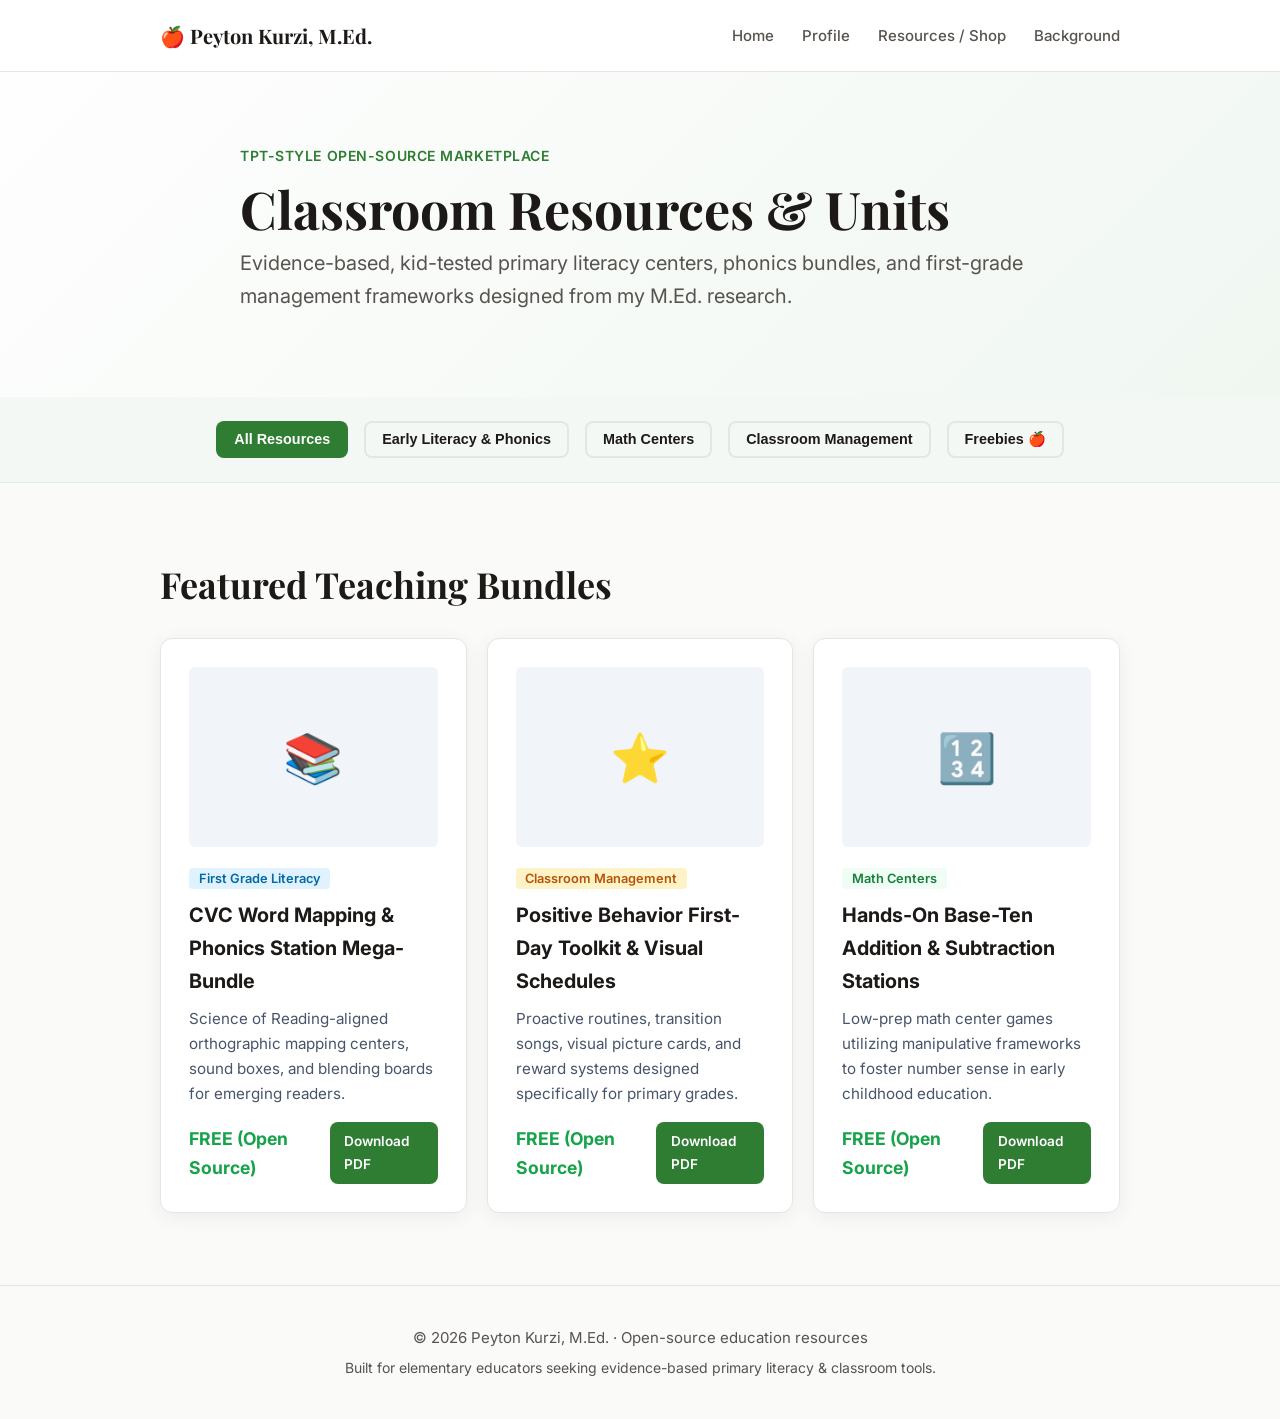
==== resources.html @ ad5b8872 "Rename resource.html to resources.html" ====
<!DOCTYPE html>
<html lang="en">
<head>
  <meta charset="UTF-8" />
  <meta name="viewport" content="width=device-width, initial-scale=1.0" />
  <meta name="description" content="Evidence-based primary education resources, phonics units, and first grade classroom management tools by Peyton Kurzi, M.Ed." />
  <title>Resources & Shop | Peyton Kurzi, M.Ed.</title>
  <link rel="stylesheet" href="style.css" />
  <link rel="preconnect" href="https://fonts.googleapis.com" />
  <link rel="preconnect" href="https://fonts.gstatic.com" crossorigin />
  <link href="https://fonts.googleapis.com/css2?family=Inter:wght@400;500;600;700&family=Playfair+Display:wght@600;700&display=swap" rel="stylesheet" />
</head>
<body>

  <!-- Header / Navigation -->
  <header class="site-header">
    <div class="container header-inner">
      <a href="index.html" class="logo">🍎 Peyton Kurzi, M.Ed.</a>
      <nav class="nav" aria-label="Main navigation">
        <ul>
          <li><a href="index.html#home">Home</a></li>
          <li><a href="index.html#profile">Profile</a></li>
          <li><a href="resources.html" class="active">Resources / Shop</a></li>
          <li><a href="index.html#story">Background</a></li>
        </ul>
      </nav>
      <button class="menu-toggle" aria-label="Toggle menu" aria-expanded="false">
        <span></span><span></span><span></span>
      </button>
    </div>
  </header>

  <main>
    <!-- Shop Hero Section -->
    <section class="hero teacher-hero">
      <div class="container hero-container text-center">
        <div class="hero-content" style="max-width: 800px; margin: 0 auto;">
          <p class="eyebrow">TPT-Style Open-Source Marketplace</p>
          <h1>Classroom Resources & Units</h1>
          <p class="lead">Evidence-based, kid-tested primary literacy centers, phonics bundles, and first-grade management frameworks designed from my M.Ed. research.</p>
        </div>
      </div>
    </section>

    <!-- Filter / Category Bar -->
    <section class="section-alt" style="padding: 1.5rem 0; border-bottom: 1px solid var(--border-color, #e2e8f0);">
      <div class="container" style="display: flex; gap: 1rem; flex-wrap: wrap; justify-content: center;">
        <button class="btn btn-primary" style="padding: 0.5rem 1rem; font-size: 0.9rem;">All Resources</button>
        <button class="btn btn-outline" style="padding: 0.5rem 1rem; font-size: 0.9rem;">Early Literacy & Phonics</button>
        <button class="btn btn-outline" style="padding: 0.5rem 1rem; font-size: 0.9rem;">Math Centers</button>
        <button class="btn btn-outline" style="padding: 0.5rem 1rem; font-size: 0.9rem;">Classroom Management</button>
        <button class="btn btn-outline" style="padding: 0.5rem 1rem; font-size: 0.9rem;">Freebies 🍎</button>
      </div>
    </section>

    <!-- Product Grid (TPT Style) -->
    <section class="section">
      <div class="container">
        <h2 class="section-title">Featured Teaching Bundles</h2>
        <div class="cards-grid">

          <!-- Product 1 -->
          <article class="card product-card">
            <div class="product-img-placeholder" style="background: #f1f5f9; height: 180px; display: flex; align-items: center; justify-content: center; font-size: 3rem; border-radius: 6px; margin-bottom: 1rem;">
              📚
            </div>
            <span class="badge" style="background: #e0f2fe; color: #0369a1; padding: 0.2rem 0.6rem; border-radius: 4px; font-size: 0.8rem; font-weight: 600;">First Grade Literacy</span>
            <h3 style="margin-top: 0.5rem;">CVC Word Mapping & Phonics Station Mega-Bundle</h3>
            <p style="font-size: 0.95rem; color: #475569; margin: 0.5rem 0 1rem 0;">
              Science of Reading-aligned orthographic mapping centers, sound boxes, and blending boards for emerging readers.
            </p>
            <div style="display: flex; justify-content: space-between; align-items: center; margin-top: auto;">
              <span style="font-weight: 700; color: #16a34a; font-size: 1.1rem;">FREE (Open Source)</span>
              <a href="mailto:peytonkurzi@gmail.com?subject=Request:%20CVC%20Word%20Mapping%20Bundle" class="btn btn-primary" style="padding: 0.4rem 0.8rem; font-size: 0.85rem;">Download PDF</a>
            </div>
          </article>

          <!-- Product 2 -->
          <article class="card product-card">
            <div class="product-img-placeholder" style="background: #f1f5f9; height: 180px; display: flex; align-items: center; justify-content: center; font-size: 3rem; border-radius: 6px; margin-bottom: 1rem;">
              ⭐
            </div>
            <span class="badge" style="background: #fef3c7; color: #b45309; padding: 0.2rem 0.6rem; border-radius: 4px; font-size: 0.8rem; font-weight: 600;">Classroom Management</span>
            <h3 style="margin-top: 0.5rem;">Positive Behavior First-Day Toolkit & Visual Schedules</h3>
            <p style="font-size: 0.95rem; color: #475569; margin: 0.5rem 0 1rem 0;">
              Proactive routines, transition songs, visual picture cards, and reward systems designed specifically for primary grades.
            </p>
            <div style="display: flex; justify-content: space-between; align-items: center; margin-top: auto;">
              <span style="font-weight: 700; color: #16a34a; font-size: 1.1rem;">FREE (Open Source)</span>
              <a href="mailto:peytonkurzi@gmail.com?subject=Request:%20Behavior%20Toolkit" class="btn btn-primary" style="padding: 0.4rem 0.8rem; font-size: 0.85rem;">Download PDF</a>
            </div>
          </article>

          <!-- Product 3 -->
          <article class="card product-card">
            <div class="product-img-placeholder" style="background: #f1f5f9; height: 180px; display: flex; align-items: center; justify-content: center; font-size: 3rem; border-radius: 6px; margin-bottom: 1rem;">
              🔢
            </div>
            <span class="badge" style="background: #f0fdf4; color: #15803d; padding: 0.2rem 0.6rem; border-radius: 4px; font-size: 0.8rem; font-weight: 600;">Math Centers</span>
            <h3 style="margin-top: 0.5rem;">Hands-On Base-Ten Addition & Subtraction Stations</h3>
            <p style="font-size: 0.95rem; color: #475569; margin: 0.5rem 0 1rem 0;">
              Low-prep math center games utilizing manipulative frameworks to foster number sense in early childhood education.
            </p>
            <div style="display: flex; justify-content: space-between; align-items: center; margin-top: auto;">
              <span style="font-weight: 700; color: #16a34a; font-size: 1.1rem;">FREE (Open Source)</span>
              <a href="mailto:peytonkurzi@gmail.com?subject=Request:%20Math%20Centers" class="btn btn-primary" style="padding: 0.4rem 0.8rem; font-size: 0.85rem;">Download PDF</a>
            </div>
          </article>

        </div>
      </div>
    </section>
  </main>

  <footer class="site-footer">
    <div class="container">
      <p>© 2026 Peyton Kurzi, M.Ed. · Open-source education resources</p>
      <p class="footer-note">Built for elementary educators seeking evidence-based primary literacy & classroom tools.</p>
    </div>
  </footer>

  <script src="script.js"></script>
</body>
</html>
---- style.css ----
/* ============================================================
   Peyton Kurzi – Professional Educator Portfolio
   LLM-NOTE: Design system uses Inter (body) + Playfair Display (headings).
   Color palette: warm classroom green tones, high readability.
   Fully responsive, mobile-first. Accessibility-focused.
   ============================================================ */

:root {
  --color-bg: #fafaf9;
  --color-surface: #ffffff;
  --color-text: #1c1917;
  --color-text-muted: #57534e;
  --color-primary: #2e7d32; /* Warm, professional educator green */
  --color-primary-dark: #1b5e20;
  --color-border: #e7e5e4;
  --color-alt: #f4f8f5; /* Subtle soft green-tinted neutral alternate section */
  --font-sans: "Inter", system-ui, -apple-system, sans-serif;
  --font-display: "Playfair Display", Georgia, serif;
  --radius: 12px;
  --shadow: 0 4px 20px rgba(28, 25, 23, 0.06);
  --max-width: 960px;
  --header-height: 72px;
}

*,
*::before,
*::after {
  box-sizing: border-box;
  margin: 0;
  padding: 0;
}

html {
  scroll-behavior: smooth;
  scroll-padding-top: var(--header-height);
}

body {
  font-family: var(--font-sans);
  font-size: 1.0625rem;
  line-height: 1.65;
  color: var(--color-text);
  background: var(--color-bg);
  -webkit-font-smoothing: antialiased;
}

img {
  max-width: 100%;
  display: block;
}

a {
  color: var(--color-primary);
  text-decoration: none;
  transition: color 0.2s ease;
}

a:hover {
  color: var(--color-primary-dark);
}

ul {
  list-style: none;
}

.container {
  width: min(100% - 2rem, var(--max-width));
  margin-inline: auto;
}

/* ---------- Header ---------- */
.site-header {
  position: sticky;
  top: 0;
  z-index: 100;
  background: rgba(255, 255, 255, 0.92);
  backdrop-filter: blur(12px);
  border-bottom: 1px solid var(--color-border);
  height: var(--header-height);
}

.header-inner {
  display: flex;
  align-items: center;
  justify-content: space-between;
  height: 100%;
}

.logo {
  font-family: var(--font-display);
  font-weight: 700;
  font-size: 1.25rem;
  color: var(--color-text);
}

.logo:hover {
  color: var(--color-primary);
}

.nav ul {
  display: flex;
  gap: 1.75rem;
}

.nav a {
  color: var(--color-text-muted);
  font-weight: 500;
  font-size: 0.9375rem;
}

.nav a:hover {
  color: var(--color-primary);
}

.menu-toggle {
  display: none;
  flex-direction: column;
  gap: 5px;
  background: none;
  border: none;
  cursor: pointer;
  padding: 4px;
}

.menu-toggle span {
  display: block;
  width: 22px;
  height: 2px;
  background: var(--color-text);
  transition: 0.25s ease;
}

/* ---------- Hero & Teacher Portrait Layout ---------- */
.teacher-hero {
  padding: 4.5rem 0 4rem;
  background: linear-gradient(135deg, #fefefe 0%, #f0f7f1 100%);
}

.hero-container {
  display: flex;
  align-items: center;
  gap: 3rem;
  flex-wrap: wrap;
}

@media (min-width: 768px) {
  .hero-container {
    flex-wrap: nowrap;
  }
}

.hero-image-wrapper {
  flex-shrink: 0;
  text-align: center;
  margin: 0 auto;
}

.teacher-portrait {
  width: 210px;
  height: 210px;
  object-fit: cover;
  border-radius: 50%;
  border: 5px solid #ffffff;
  box-shadow: 0 12px 30px rgba(46, 125, 50, 0.18);
}

.eyebrow {
  font-size: 0.875rem;
  font-weight: 600;
  letter-spacing: 0.04em;
  text-transform: uppercase;
  color: var(--color-primary);
  margin-bottom: 0.75rem;
}

.hero h1 {
  font-family: var(--font-display);
  font-size: clamp(2.25rem, 5vw, 3.25rem);
  font-weight: 700;
  line-height: 1.15;
  margin-bottom: 0.5rem;
}

.lead {
  font-size: 1.25rem;
  color: var(--color-text-muted);
  margin-bottom: 1.25rem;
}

.hero-desc {
  max-width: 540px;
  color: var(--color-text-muted);
  margin-bottom: 2rem;
}

.hero-actions {
  display: flex;
  flex-wrap: wrap;
  gap: 0.875rem;
}

.btn {
  display: inline-flex;
  align-items: center;
  justify-content: center;
  padding: 0.75rem 1.5rem;
  font-weight: 600;
  font-size: 0.9375rem;
  border-radius: 8px;
  border: 2px solid transparent;
  transition: all 0.2s ease;
  cursor: pointer;
}

.btn-primary {
  background: var(--color-primary);
  color: #fff;
}

.btn-primary:hover {
  background: var(--color-primary-dark);
  color: #fff;
}

.btn-outline {
  background: transparent;
  border-color: var(--color-border);
  color: var(--color-text);
}

.btn-outline:hover {
  border-color: var(--color-primary);
  color: var(--color-primary);
}

/* ---------- Sections ---------- */
.section {
  padding: 4.5rem 0;
}

.section-alt {
  background: var(--color-alt);
}

.section-title {
  font-family: var(--font-display);
  font-size: clamp(1.75rem, 3.5vw, 2.25rem);
  font-weight: 700;
  margin-bottom: 0.5rem;
}

.section-subtitle {
  color: var(--color-text-muted);
  margin-bottom: 2rem;
}

/* ---------- Cards ---------- */
.card {
  background: var(--color-surface);
  border: 1px solid var(--color-border);
  border-radius: var(--radius);
  padding: 1.75rem;
  box-shadow: var(--shadow);
}

.profile-grid {
  display: grid;
  grid-template-columns: repeat(auto-fit, minmax(200px, 1fr));
  gap: 1.25rem 1.5rem;
  margin-bottom: 1.75rem;
}

.profile-item.full-width {
  grid-column: 1 / -1;
}

.label {
  display: block;
  font-size: 0.8125rem;
  font-weight: 600;
  text-transform: uppercase;
  letter-spacing: 0.03em;
  color: var(--color-text-muted);
  margin-bottom: 0.25rem;
}

.value {
  font-weight: 500;
}

.muted {
  color: var(--color-text-muted);
  font-weight: 400;
}

.platforms h3 {
  font-size: 1rem;
  margin-bottom: 0.75rem;
}

.platforms ul {
  display: flex;
  flex-direction: column;
  gap: 0.5rem;
}

.platforms li {
  color: var(--color-text-muted);
}

/* ---------- Timeline ---------- */
.timeline {
  position: relative;
  padding-left: 1.75rem;
}

.timeline::before {
  content: "";
  position: absolute;
  left: 7px;
  top: 8px;
  bottom: 8px;
  width: 2px;
  background: var(--color-border);
}

.timeline-item {
  position: relative;
  padding-bottom: 2rem;
}

.timeline-item:last-child {
  padding-bottom: 0;
}

.timeline-marker {
  position: absolute;
  left: -1.75rem;
  top: 6px;
  width: 16px;
  height: 16px;
  border-radius: 50%;
  background: var(--color-primary);
  border: 3px solid var(--color-surface);
  box-shadow: 0 0 0 2px var(--color-primary);
}

.timeline-content h3 {
  font-size: 1.125rem;
  margin-bottom: 0.25rem;
}

.institution {
  font-weight: 500;
  color: var(--color-primary);
}

.dates {
  font-size: 0.9375rem;
  color: var(--color-text-muted);
}

/* ---------- Activity Cards ---------- */
.cards-grid {
  display: grid;
  grid-template-columns: repeat(auto-fit, minmax(260px, 1fr));
  gap: 1.25rem;
  margin-top: 1.5rem;
}

.activity-card h3 {
  font-size: 1.0625rem;
  margin-bottom: 0.75rem;
}

.activity-card ul {
  display: flex;
  flex-direction: column;
  gap: 0.35rem;
}

.activity-card li {
  position: relative;
  padding-left: 1rem;
  color: var(--color-text-muted);
}

.activity-card li::before {
  content: "•";
  position: absolute;
  left: 0;
  color: var(--color-primary);
}

.activity-card p {
  color: var(--color-text-muted);
}

/* ---------- Story ---------- */
.story-card {
  display: flex;
  flex-direction: column;
  gap: 1.75rem;
}

.story-block h3 {
  font-size: 1.0625rem;
  margin-bottom: 0.5rem;
}

.story-block p,
.interest-list li {
  color: var(--color-text-muted);
}

.interest-list {
  display: flex;
  flex-direction: column;
  gap: 0.4rem;
}

.interest-list li {
  position: relative;
  padding-left: 1.1rem;
}

.interest-list li::before {
  content: "→";
  position: absolute;
  left: 0;
  color: var(--color-primary);
  font-size: 0.875rem;
}

/* ---------- Footer ---------- */
.site-footer {
  padding: 2.5rem 0;
  border-top: 1px solid var(--color-border);
  text-align: center;
  font-size: 0.9375rem;
  color: var(--color-text-muted);
}

.footer-note {
  margin-top: 0.35rem;
  font-size: 0.875rem;
}

/* ---------- Mobile ---------- */
@media (max-width: 768px) {
  .nav {
    position: fixed;
    inset: var(--header-height) 0 auto 0;
    background: var(--color-surface);
    border-bottom: 1px solid var(--color-border);
    padding: 1.25rem 1.5rem;
    transform: translateY(-120%);
    opacity: 0;
    visibility: hidden;
    transition: all 0.3s ease;
  }

  .nav.is-open {
    transform: translateY(0);
    opacity: 1;
    visibility: visible;
  }

  .nav ul {
    flex-direction: column;
    gap: 1rem;
  }

  .menu-toggle {
    display: flex;
  }

  .menu-toggle[aria-expanded="true"] span:nth-child(1) {
    transform: translateY(7px) rotate(45deg);
  }

  .menu-toggle[aria-expanded="true"] span:nth-child(2) {
    opacity: 0;
  }

  .menu-toggle[aria-expanded="true"] span:nth-child(3) {
    transform: translateY(-7px) rotate(-45deg);
  }

  .hero {
    padding: 3.5rem 0 3rem;
  }
}

/* Focus styles for accessibility */
a:focus-visible,
button:focus-visible {
  outline: 2px solid var(--color-primary);
  outline-offset: 3px;
}
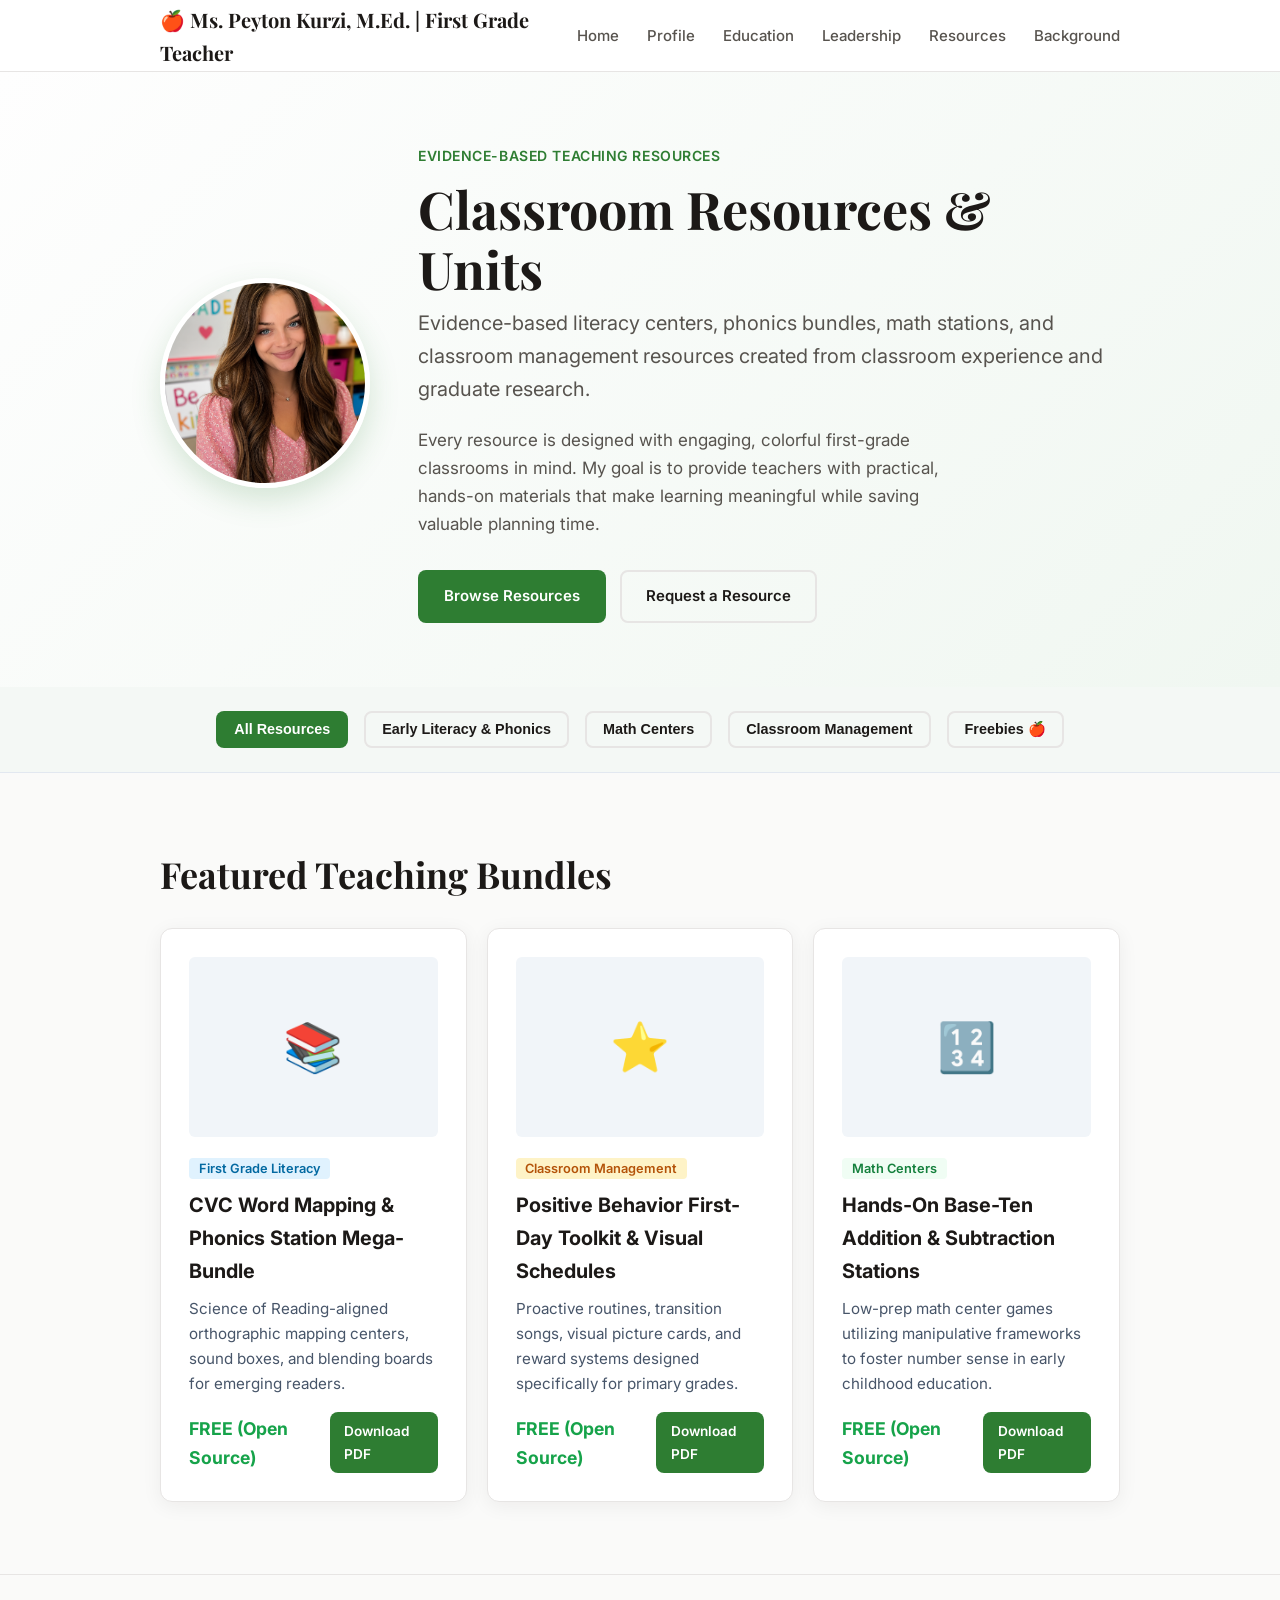
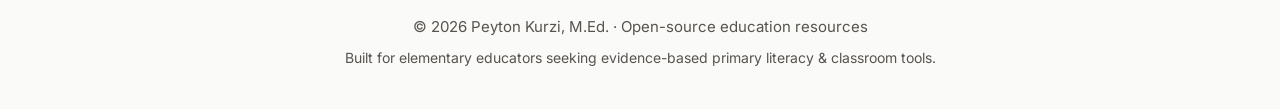
==== commit b03460e8: "Revise navigation and hero section content Updated navigation links and enhanced hero section conten" ====
--- a/resources.html
+++ b/resources.html
@@ -15,14 +15,16 @@
   <!-- Header / Navigation -->
   <header class="site-header">
     <div class="container header-inner">
-      <a href="index.html" class="logo">🍎 Peyton Kurzi, M.Ed.</a>
+      <a href="#home" class="logo">🍎 Ms. Peyton Kurzi, M.Ed. | First Grade Teacher</a>
       <nav class="nav" aria-label="Main navigation">
-        <ul>
-          <li><a href="index.html#home">Home</a></li>
-          <li><a href="index.html#profile">Profile</a></li>
-          <li><a href="resources.html" class="active">Resources / Shop</a></li>
-          <li><a href="index.html#story">Background</a></li>
-        </ul>
+          <ul>
+              <li><a href="index.html#home">Home</a></li>
+              <li><a href="index.html#profile">Profile</a></li>
+              <li><a href="index.html#education">Education</a></li>
+              <li><a href="index.html#activities">Leadership</a></li>
+              <li><a href="resources.html" class="active">Resources</a></li>
+              <li><a href="index.html#story">Background</a></li>
+          </ul>
       </nav>
       <button class="menu-toggle" aria-label="Toggle menu" aria-expanded="false">
         <span></span><span></span><span></span>
@@ -33,14 +35,51 @@
   <main>
     <!-- Shop Hero Section -->
     <section class="hero teacher-hero">
-      <div class="container hero-container text-center">
-        <div class="hero-content" style="max-width: 800px; margin: 0 auto;">
-          <p class="eyebrow">TPT-Style Open-Source Marketplace</p>
-          <h1>Classroom Resources & Units</h1>
-          <p class="lead">Evidence-based, kid-tested primary literacy centers, phonics bundles, and first-grade management frameworks designed from my M.Ed. research.</p>
-        </div>
-      </div>
-    </section>
+        <div class="container hero-container">
+
+            <div class="hero-image-wrapper">
+                <img src="headshotimage.png"
+                     alt="Peyton Kurzi"
+                     class="teacher-portrait">
+            </div>
+
+            <div class="hero-content">
+
+                <p class="eyebrow">
+                    Evidence-Based Teaching Resources
+                </p>
+
+                <h1>Classroom Resources & Units</h1>
+
+                <p class="lead">
+                    Evidence-based literacy centers, phonics bundles,
+                    math stations, and classroom management resources
+                    created from classroom experience and graduate research.
+                </p>
+
+                <p class="hero-desc">
+                    Every resource is designed with engaging,
+                    colorful first-grade classrooms in mind. My goal is
+                    to provide teachers with practical, hands-on materials
+                    that make learning meaningful while saving valuable
+                    planning time.
+                </p>
+
+                <div class="hero-actions">
+                    <a href="#featured" class="btn btn-primary">
+                        Browse Resources
+                    </a>
+
+                    <a href="mailto:peytonkurzi@gmail.com"
+                       class="btn btn-outline">
+                        Request a Resource
+                    </a>
+                </div>
+
+          </div>
+
+    </div>
+</section>
 
     <!-- Filter / Category Bar -->
     <section class="section-alt" style="padding: 1.5rem 0; border-bottom: 1px solid var(--border-color, #e2e8f0);">
@@ -54,7 +93,7 @@
     </section>
 
     <!-- Product Grid (TPT Style) -->
-    <section class="section">
+    <section id="featured" class="section">
       <div class="container">
         <h2 class="section-title">Featured Teaching Bundles</h2>
         <div class="cards-grid">
